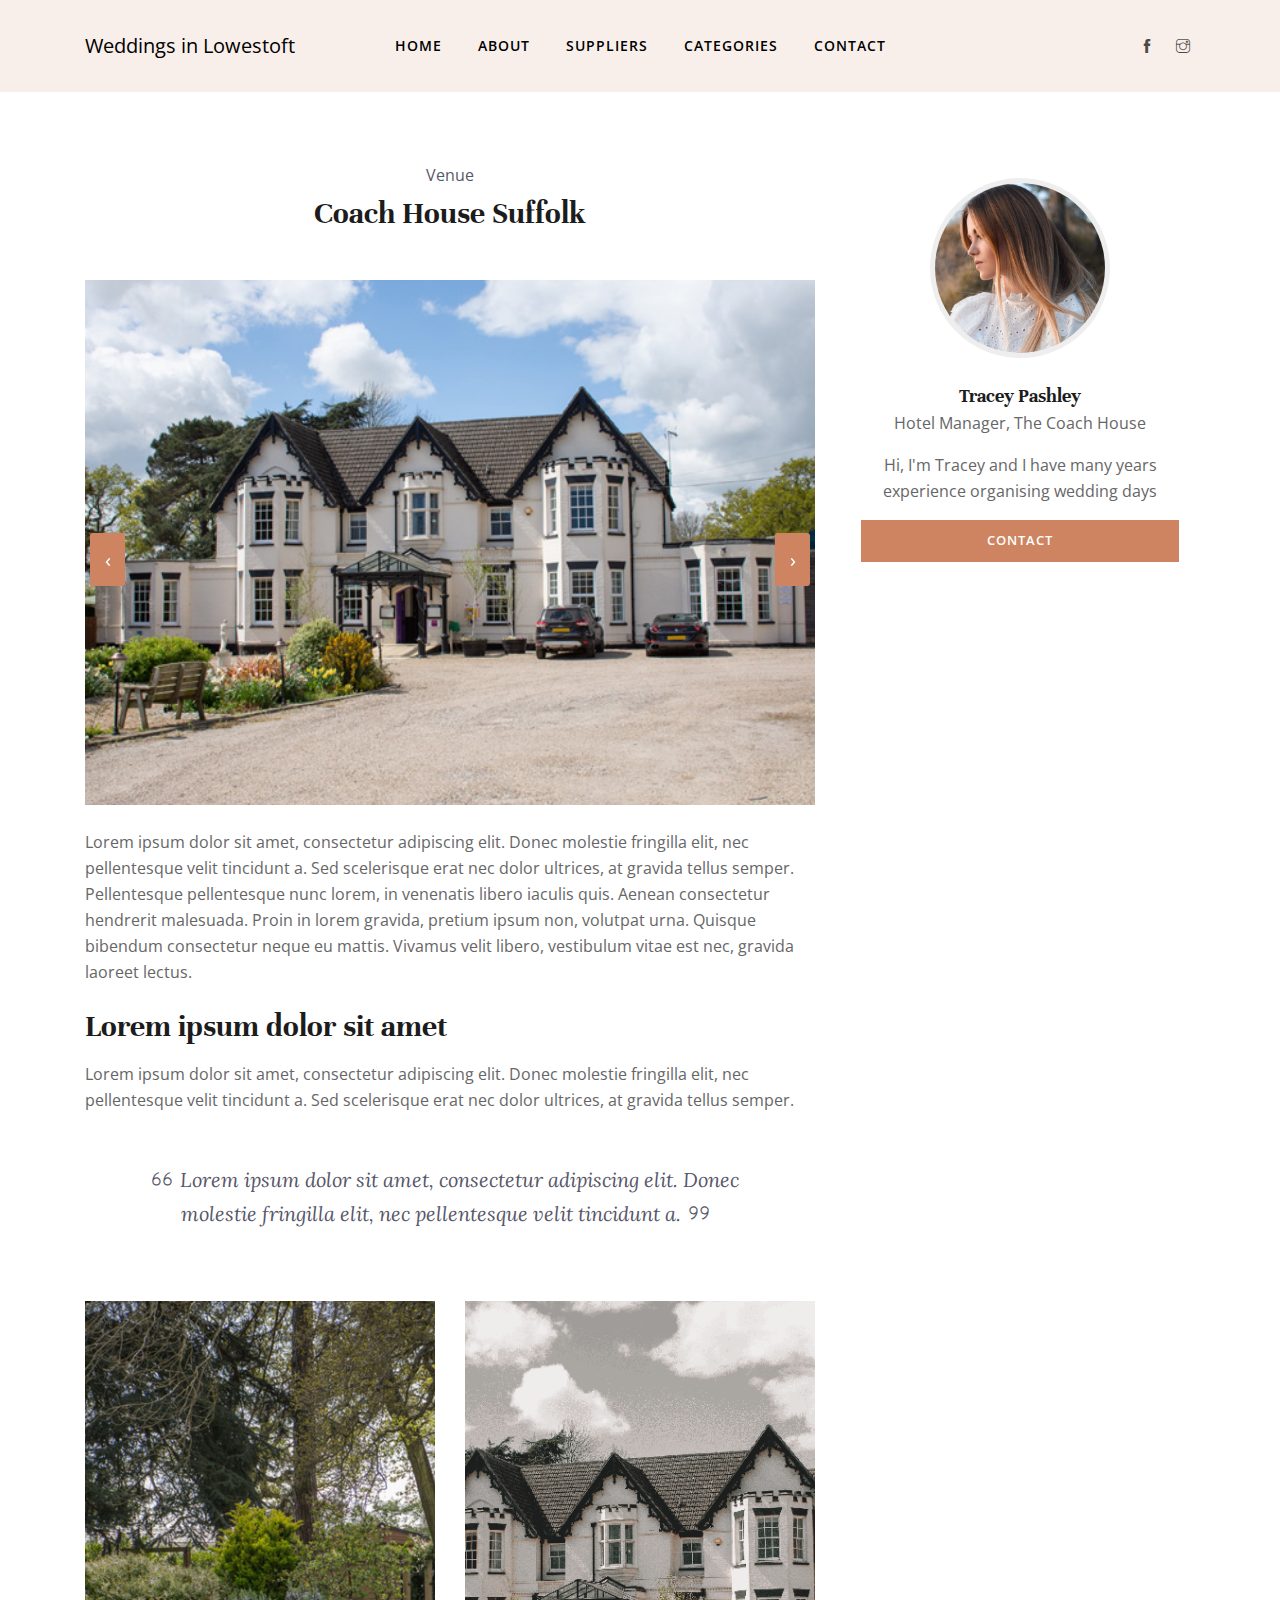
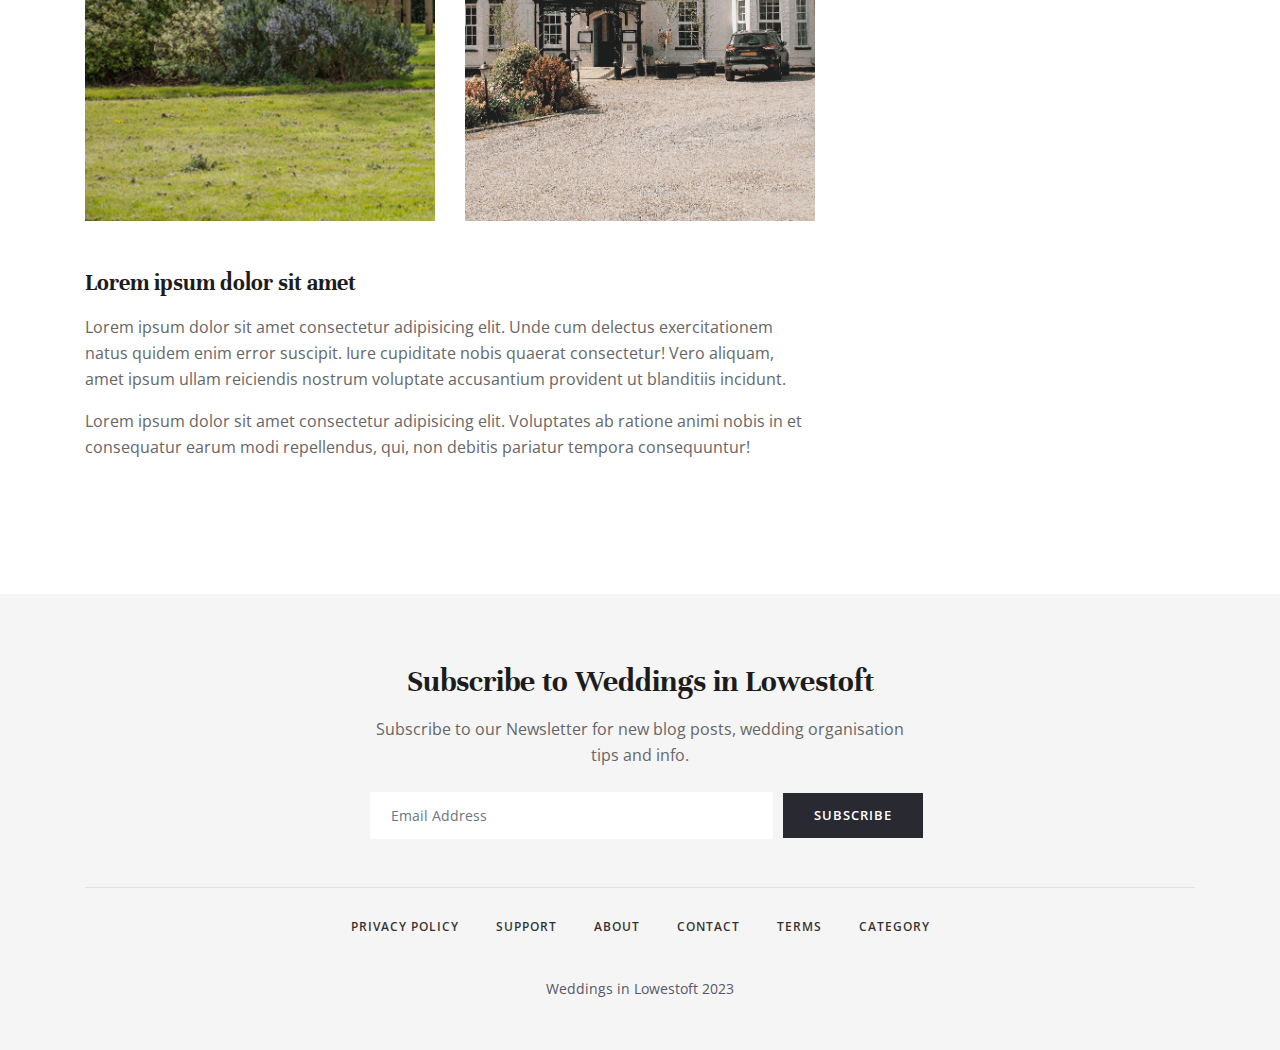
==== blog-single.html @ 2f070940 "first commit" ====
<!DOCTYPE html>

<!--
 // WEBSITE: https://themefisher.com
 // TWITTER: https://twitter.com/themefisher
 // FACEBOOK: https://www.facebook.com/themefisher
 // GITHUB: https://github.com/themefisher/
-->

<html lang="en">

<head>
    <meta charset="utf-8">
    <title>Weddings in Lowestoft</title>
    <meta http-equiv="X-UA-Compatible" content="IE=edge">
    <meta name="viewport" content="width=device-width, initial-scale=1, shrink-to-fit=no">

    <!--Favicon-->
    <link rel="shortcut icon" href="images/favicon.ico" type="image/x-icon">
    
    <!-- THEME CSS
	================================================== -->
    <!-- Bootstrap -->
    <link rel="stylesheet" href="plugins/bootstrap/css/bootstrap.min.css">
    <!-- Themify -->
    <link rel="stylesheet" href="plugins/themify/css/themify-icons.css">
    <link rel="stylesheet" href="plugins/slick-carousel/slick-theme.css">
    <link rel="stylesheet" href="plugins/slick-carousel/slick.css">
    <!-- Slick Carousel -->
    <link rel="stylesheet" href="plugins/owl-carousel/owl.carousel.min.css">
    <link rel="stylesheet" href="plugins/owl-carousel/owl.theme.default.min.css">
    <link rel="stylesheet" href="plugins/magnific-popup/magnific-popup.css">
    <!-- manin stylesheet -->
    <link rel="stylesheet" href="css/style.css">
</head>
<body>

<header class="header-top bg-grey justify-content-center">
  <div class="container">
    <div class="row align-items-center">
      <div class="col-lg-2 col-md-4 text-center d-none d-lg-block">
          <a class="navbar-brand " href="index.html">
            Weddings in Lowestoft
          </a>
      </div>

      <div class="col-lg-8 col-md-12">
        <nav class="navbar navbar-expand-lg navigation-2 navigation">
          <a class="navbar-brand text-uppercase d-lg-none" href="#">
            <img src="images/logo.png" alt="" class="img-fluid">
          </a>
            <button class="navbar-toggler" type="button" data-toggle="collapse" data-target="#navbar-collapse" aria-controls="navbar-collapse" aria-expanded="false" aria-label="Toggle navigation">
              <span class="ti-menu"></span>
            </button>

              <div class="collapse navbar-collapse" id="navbar-collapse">
                  <ul id="menu" class="menu navbar-nav mx-auto">
                      <li class="nav-item"><a href="index.html" class="nav-link">Home</a></li>
                      <li class="nav-item"><a href="about.html" class="nav-link">About</a></li>
                      <li class="nav-item dropdown">
                          <a class="nav-link dropdown-toggle" href="#" id="navbarDropdown2" role="button" data-toggle="dropdown" aria-haspopup="true" aria-expanded="false">
                           Suppliers
                          </a>
                          <div class="dropdown-menu" aria-labelledby="navbarDropdown2">
                            <a class="dropdown-item" href="standard-fullwidth.html">Coach House Suffolk</a>
                            <a class="dropdown-item" href="standard-fullwidth.html">Coach House Suffolk</a>
                            <a class="dropdown-item" href="standard-fullwidth.html">Coach House Suffolk</a>
                          </div>
                      </li>
                      <li class="nav-item dropdown">
                          <a class="nav-link dropdown-toggle" href="#" id="navbarDropdown3" role="button" data-toggle="dropdown" aria-haspopup="true" aria-expanded="false">
                           Categories
                          </a>
                          <div class="dropdown-menu" aria-labelledby="navbarDropdown3">
                            <a class="dropdown-item" href="post-video.html">Venue</a>
                            <a class="dropdown-item" href="post-audio.html">Venue Dressing</a>
                            <a class="dropdown-item" href="post-link.html">Entertainment</a>
                            <a class="dropdown-item" href="post-gallery.html">Food & Drink</a>
                            <a class="dropdown-item" href="post-image.html">Photography</a>
                          </div>
                      </li>
                      
                      <li class="nav-item"><a href="contact.html" class="nav-link">Contact</a></li>
                  </ul>

                  <ul class="list-inline mb-0 d-block d-lg-none">
                    <li class="list-inline-item"><a href="#"><i class="ti-facebook"></i></a></li>
                    <li class="list-inline-item"><a href="#"><i class="ti-instagram"></i></a></li>
                  </ul>
              </div>
          </nav>
        </div>

        <div class="col-lg-2 col-md-4 col-6">
          <div class="header-socials-2 text-right d-none d-lg-block">
            <ul class="list-inline mb-0">
              <li class="list-inline-item"><a href="#"><i class="ti-facebook"></i></a></li>
              <li class="list-inline-item"><a href="#"><i class="ti-instagram"></i></a></li>
            </ul>
          </div>
        </div>
    </div>
  </div>
</header>


<!--search overlay start-->
<div class="search-wrap">
    <div class="overlay">
        <form action="#" class="search-form">
            <div class="container">
                <div class="row">
                    <div class="col-md-10 col-9">
                        <input type="text" class="form-control" placeholder="Search..."/>
                    </div>
                    <div class="col-md-2 col-3 text-right">
                        <div class="search_toggle toggle-wrap d-inline-block">
                            <i class="ti-close"></i>
                        </div>
                    </div>
                </div>
            </div>
        </form>
    </div>
</div>
<!--search overlay end-->

<section class="single-block-wrapper section-padding">
	<div class="container">
		<div class="row">
			<div class="col-lg-8 col-md-8 col-sm-12 col-xs-12">
				<div class="row">
                    <div class="col-md-12">
                        <article class="post">
                            <div class="post-header mb-5 text-center">
						        <div class="meta-cat">
						            Venue
						        </div>
						        <h2 class="post-title mt-2">
						            Coach House Suffolk
						        </h2>
						    </div>

						    <!--post gallery start-->
                            <div class="post-img mb-4">
                                <div class="post_gallery owl-carousel owl-theme">
                                    <div class="item">
                                        <a href="#"><img class="img-fluid" src="images/fashion/img-1.jpg" alt=""/></a>
                                    </div>
                                    <div class="item">
                                        <a href="#"><img class="img-fluid" src="images/fashion/img-2.jpg" alt=""/></a>
                                    </div>
                                    <div class="item">
                                        <a href="#"><img class="img-fluid" src="images/fashion/img-3.jpg" alt=""/></a>
                                    </div>
                                </div>
                            </div>
                            <!--post gallery end-->

						    <div class="post-body">
						        <div class="entry-content">
						            <p>Lorem ipsum dolor sit amet, consectetur adipiscing elit. Donec molestie fringilla elit, nec pellentesque velit tincidunt a. Sed scelerisque erat nec dolor ultrices, at gravida tellus semper. Pellentesque pellentesque nunc lorem, in venenatis libero iaculis quis. Aenean consectetur hendrerit malesuada. Proin in lorem gravida, pretium ipsum non, volutpat urna. Quisque bibendum consectetur neque eu mattis. Vivamus velit libero, vestibulum vitae est nec, gravida laoreet lectus.</p>

						          <h2 class="mt-4 mb-3">Lorem ipsum dolor sit amet</h2>
						          <p>Lorem ipsum dolor sit amet, consectetur adipiscing elit. Donec molestie fringilla elit, nec pellentesque velit tincidunt a. Sed scelerisque erat nec dolor ultrices, at gravida tellus semper.</p>

					              <blockquote>
					                <i class="ti-quote-left mr-2"></i>Lorem ipsum dolor sit amet, consectetur adipiscing elit. Donec molestie fringilla elit, nec pellentesque velit tincidunt a.<i class="ti-quote-right ml-2"></i>
					              </blockquote>

						            <div class="row">
						                <div class="col-lg-6 col-md-6">
						                    <img src="images/fashion/single-img1.png" alt="post-img" class="img-fluid mr-4 w-100">
						                </div>
						                <div class="col-lg-6 col-md-6">
						                    <img src="images/fashion/single-img2.png" alt="post-img2" class="img-fluid mr-4 w-100">
						                </div>
						            </div>
						            <h3 class="mt-5 mb-3">Lorem ipsum dolor sit amet</h3>

						            <p>Lorem ipsum dolor sit amet consectetur adipisicing elit. Unde cum delectus exercitationem 
						                natus quidem enim error suscipit. Iure cupiditate nobis quaerat consectetur! Vero aliquam, 
						                amet ipsum ullam reiciendis nostrum voluptate accusantium provident ut blanditiis incidunt. </p>

						            <p>Lorem ipsum dolor sit amet consectetur adipisicing elit. Voluptates ab ratione animi nobis in et consequatur 
						                earum modi repellendus, qui, non debitis pariatur tempora consequuntur!</p>
						        </div>

						    </div>
                        </article>
                    </div>
                </div>		
		
				
				<div class="related-posts-block mt-5">

    <div class="row">
        
    </div>
</div>

			</div>
			<div class="col-lg-4 col-md-4 col-sm-12 col-xs-12">
				<div class="sidebar sidebar-right">
					<div class="sidebar-wrap mt-5 mt-lg-0">
	<div class="sidebar-widget about mb-5 text-center p-3">
		<div class="about-author">
			<img src="images/author.jpg" alt="" class="img-fluid">
		</div>
		<h4 class="mb-0 mt-4">Tracey Pashley</h4>
		<p>Hotel Manager, The Coach House</p>
		<p>Hi, I'm Tracey and I have many years experience organising wedding days</p>

        <a href="#" class="btn btn-primary d-block mt-3">Contact</a>
	</div>
	
	<!-- <div class="sidebar-widget subscribe mb-5">
		<h4 class="text-center widget-title">Newsletter</h4>
		<input type="text" class="form-control" placeholder="Email Address">
		<a href="#" class="btn btn-primary d-block mt-3">Sign Up</a>
	</div>

	<div class="sidebar-widget sidebar-adv mb-5">
		<a href="#"><img src="images/sidebar-banner3.png" alt="" class="img-fluid w-100"></a>
	</div> -->

</div>
				</div>
			</div>
		</div>
	</div>
</section>


<!--footer start-->
<section class="footer-2 section-padding gray-bg pb-5">
    <div class="container">
        <div class="row justify-content-center">
          <div class="col-lg-6">
            <div class="subscribe-footer text-center">
              <div class="form-group mb-0">
                    <h2 class="mb-3">Subscribe to Weddings in Lowestoft</h2>
                    <p class="mb-4">Subscribe to our Newsletter for new blog posts, wedding organisation tips and info.<p>
                    <div class="form-group form-row align-items-center mb-0">
                        <div class="col-sm-9">
                          <input type="email" class="form-control" placeholder="Email Address">
                        </div>
                        <div class="col-sm-3">
                          <a href="#" class="btn btn-dark ">Subscribe</a>
                        </div>
                    </div>
                </div>
            </div>
          </div>
        </div>

        <div class="footer-btm mt-5 pt-4 border-top">
            <div class="row">
                <div class="col-lg-12">
                    <ul class="list-inline footer-socials-2 text-center">
                      <li class="list-inline-item"><a href="#">Privacy policy</a></li>
                      <li class="list-inline-item"><a href="#">Support</a></li>
                      <li class="list-inline-item"><a href="#">About</a></li>
                      <li class="list-inline-item"><a href="#">Contact</a></li>
                      <li class="list-inline-item"><a href="#">Terms</a></li>
                      <li class="list-inline-item"><a href="#">Category</a></li>
                    </ul>
                </div>
            </div>
            <div class="row justify-content-center">
                <div class="col-lg-6">
                    <div class="copyright text-center ">
                        Weddings in Lowestoft 2023
                    </div>
                </div>
            </div>
        </div>
    </div>
</section>  
<!--footer end-->

<!-- THEME JAVASCRIPT FILES
================================================== -->
<!-- initialize jQuery Library -->
<script src="plugins/jquery/jquery.js"></script>
<!-- Bootstrap jQuery -->
<script src="plugins/bootstrap/js/bootstrap.min.js"></script>
<script src="plugins/bootstrap/js/popper.min.js"></script>
<!-- Owl caeousel -->
<script src="plugins/owl-carousel/owl.carousel.min.js"></script>
<script src="plugins/slick-carousel/slick.min.js"></script>
<script src="plugins/magnific-popup/magnific-popup.js"></script>
<!-- Instagram Feed Js -->
<script src="plugins/instafeed-js/instafeed.min.js"></script>
<!-- Google Map -->
<script src="https://maps.googleapis.com/maps/api/js?key=AIzaSyCC72vZw-6tGqFyRhhg5CkF2fqfILn2Tsw"></script>
<script src="plugins/google-map/gmap.js"></script>
<!-- main js -->
<script src="js/custom.js"></script>


</body>
</html>
---- plugins/themify/css/themify-icons.css ----
@font-face {
	font-family: 'themify';
	src:url('../fonts/themify.eot');
	src:url('../fonts/themify.eot?#iefix') format('embedded-opentype'),
		url('../fonts/themify.woff') format('woff'),
		url('../fonts/themify.ttf') format('truetype'),
		url('../fonts/themify.svg') format('svg');
	font-weight: normal;
	font-style: normal;
}

[class^="ti-"], [class*=" ti-"] {
	font-family: 'themify';
	speak: none;
	font-style: normal;
	font-weight: normal;
	font-variant: normal;
	text-transform: none;
	line-height: 1;

	/* Better Font Rendering =========== */
	-webkit-font-smoothing: antialiased;
	-moz-osx-font-smoothing: grayscale;
}

.ti-wand:before {
	content: "\e600";
}
.ti-volume:before {
	content: "\e601";
}
.ti-user:before {
	content: "\e602";
}
.ti-unlock:before {
	content: "\e603";
}
.ti-unlink:before {
	content: "\e604";
}
.ti-trash:before {
	content: "\e605";
}
.ti-thought:before {
	content: "\e606";
}
.ti-target:before {
	content: "\e607";
}
.ti-tag:before {
	content: "\e608";
}
.ti-tablet:before {
	content: "\e609";
}
.ti-star:before {
	content: "\e60a";
}
.ti-spray:before {
	content: "\e60b";
}
.ti-signal:before {
	content: "\e60c";
}
.ti-shopping-cart:before {
	content: "\e60d";
}
.ti-shopping-cart-full:before {
	content: "\e60e";
}
.ti-settings:before {
	content: "\e60f";
}
.ti-search:before {
	content: "\e610";
}
.ti-zoom-in:before {
	content: "\e611";
}
.ti-zoom-out:before {
	content: "\e612";
}
.ti-cut:before {
	content: "\e613";
}
.ti-ruler:before {
	content: "\e614";
}
.ti-ruler-pencil:before {
	content: "\e615";
}
.ti-ruler-alt:before {
	content: "\e616";
}
.ti-bookmark:before {
	content: "\e617";
}
.ti-bookmark-alt:before {
	content: "\e618";
}
.ti-reload:before {
	content: "\e619";
}
.ti-plus:before {
	content: "\e61a";
}
.ti-pin:before {
	content: "\e61b";
}
.ti-pencil:before {
	content: "\e61c";
}
.ti-pencil-alt:before {
	content: "\e61d";
}
.ti-paint-roller:before {
	content: "\e61e";
}
.ti-paint-bucket:before {
	content: "\e61f";
}
.ti-na:before {
	content: "\e620";
}
.ti-mobile:before {
	content: "\e621";
}
.ti-minus:before {
	content: "\e622";
}
.ti-medall:before {
	content: "\e623";
}
.ti-medall-alt:before {
	content: "\e624";
}
.ti-marker:before {
	content: "\e625";
}
.ti-marker-alt:before {
	content: "\e626";
}
.ti-arrow-up:before {
	content: "\e627";
}
.ti-arrow-right:before {
	content: "\e628";
}
.ti-arrow-left:before {
	content: "\e629";
}
.ti-arrow-down:before {
	content: "\e62a";
}
.ti-lock:before {
	content: "\e62b";
}
.ti-location-arrow:before {
	content: "\e62c";
}
.ti-link:before {
	content: "\e62d";
}
.ti-layout:before {
	content: "\e62e";
}
.ti-layers:before {
	content: "\e62f";
}
.ti-layers-alt:before {
	content: "\e630";
}
.ti-key:before {
	content: "\e631";
}
.ti-import:before {
	content: "\e632";
}
.ti-image:before {
	content: "\e633";
}
.ti-heart:before {
	content: "\e634";
}
.ti-heart-broken:before {
	content: "\e635";
}
.ti-hand-stop:before {
	content: "\e636";
}
.ti-hand-open:before {
	content: "\e637";
}
.ti-hand-drag:before {
	content: "\e638";
}
.ti-folder:before {
	content: "\e639";
}
.ti-flag:before {
	content: "\e63a";
}
.ti-flag-alt:before {
	content: "\e63b";
}
.ti-flag-alt-2:before {
	content: "\e63c";
}
.ti-eye:before {
	content: "\e63d";
}
.ti-export:before {
	content: "\e63e";
}
.ti-exchange-vertical:before {
	content: "\e63f";
}
.ti-desktop:before {
	content: "\e640";
}
.ti-cup:before {
	content: "\e641";
}
.ti-crown:before {
	content: "\e642";
}
.ti-comments:before {
	content: "\e643";
}
.ti-comment:before {
	content: "\e644";
}
.ti-comment-alt:before {
	content: "\e645";
}
.ti-close:before {
	content: "\e646";
}
.ti-clip:before {
	content: "\e647";
}
.ti-angle-up:before {
	content: "\e648";
}
.ti-angle-right:before {
	content: "\e649";
}
.ti-angle-left:before {
	content: "\e64a";
}
.ti-angle-down:before {
	content: "\e64b";
}
.ti-check:before {
	content: "\e64c";
}
.ti-check-box:before {
	content: "\e64d";
}
.ti-camera:before {
	content: "\e64e";
}
.ti-announcement:before {
	content: "\e64f";
}
.ti-brush:before {
	content: "\e650";
}
.ti-briefcase:before {
	content: "\e651";
}
.ti-bolt:before {
	content: "\e652";
}
.ti-bolt-alt:before {
	content: "\e653";
}
.ti-blackboard:before {
	content: "\e654";
}
.ti-bag:before {
	content: "\e655";
}
.ti-move:before {
	content: "\e656";
}
.ti-arrows-vertical:before {
	content: "\e657";
}
.ti-arrows-horizontal:before {
	content: "\e658";
}
.ti-fullscreen:before {
	content: "\e659";
}
.ti-arrow-top-right:before {
	content: "\e65a";
}
.ti-arrow-top-left:before {
	content: "\e65b";
}
.ti-arrow-circle-up:before {
	content: "\e65c";
}
.ti-arrow-circle-right:before {
	content: "\e65d";
}
.ti-arrow-circle-left:before {
	content: "\e65e";
}
.ti-arrow-circle-down:before {
	content: "\e65f";
}
.ti-angle-double-up:before {
	content: "\e660";
}
.ti-angle-double-right:before {
	content: "\e661";
}
.ti-angle-double-left:before {
	content: "\e662";
}
.ti-angle-double-down:before {
	content: "\e663";
}
.ti-zip:before {
	content: "\e664";
}
.ti-world:before {
	content: "\e665";
}
.ti-wheelchair:before {
	content: "\e666";
}
.ti-view-list:before {
	content: "\e667";
}
.ti-view-list-alt:before {
	content: "\e668";
}
.ti-view-grid:before {
	content: "\e669";
}
.ti-uppercase:before {
	content: "\e66a";
}
.ti-upload:before {
	content: "\e66b";
}
.ti-underline:before {
	content: "\e66c";
}
.ti-truck:before {
	content: "\e66d";
}
.ti-timer:before {
	content: "\e66e";
}
.ti-ticket:before {
	content: "\e66f";
}
.ti-thumb-up:before {
	content: "\e670";
}
.ti-thumb-down:before {
	content: "\e671";
}
.ti-text:before {
	content: "\e672";
}
.ti-stats-up:before {
	content: "\e673";
}
.ti-stats-down:before {
	content: "\e674";
}
.ti-split-v:before {
	content: "\e675";
}
.ti-split-h:before {
	content: "\e676";
}
.ti-smallcap:before {
	content: "\e677";
}
.ti-shine:before {
	content: "\e678";
}
.ti-shift-right:before {
	content: "\e679";
}
.ti-shift-left:before {
	content: "\e67a";
}
.ti-shield:before {
	content: "\e67b";
}
.ti-notepad:before {
	content: "\e67c";
}
.ti-server:before {
	content: "\e67d";
}
.ti-quote-right:before {
	content: "\e67e";
}
.ti-quote-left:before {
	content: "\e67f";
}
.ti-pulse:before {
	content: "\e680";
}
.ti-printer:before {
	content: "\e681";
}
.ti-power-off:before {
	content: "\e682";
}
.ti-plug:before {
	content: "\e683";
}
.ti-pie-chart:before {
	content: "\e684";
}
.ti-paragraph:before {
	content: "\e685";
}
.ti-panel:before {
	content: "\e686";
}
.ti-package:before {
	content: "\e687";
}
.ti-music:before {
	content: "\e688";
}
.ti-music-alt:before {
	content: "\e689";
}
.ti-mouse:before {
	content: "\e68a";
}
.ti-mouse-alt:before {
	content: "\e68b";
}
.ti-money:before {
	content: "\e68c";
}
.ti-microphone:before {
	content: "\e68d";
}
.ti-menu:before {
	content: "\e68e";
}
.ti-menu-alt:before {
	content: "\e68f";
}
.ti-map:before {
	content: "\e690";
}
.ti-map-alt:before {
	content: "\e691";
}
.ti-loop:before {
	content: "\e692";
}
.ti-location-pin:before {
	content: "\e693";
}
.ti-list:before {
	content: "\e694";
}
.ti-light-bulb:before {
	content: "\e695";
}
.ti-Italic:before {
	content: "\e696";
}
.ti-info:before {
	content: "\e697";
}
.ti-infinite:before {
	content: "\e698";
}
.ti-id-badge:before {
	content: "\e699";
}
.ti-hummer:before {
	content: "\e69a";
}
.ti-home:before {
	content: "\e69b";
}
.ti-help:before {
	content: "\e69c";
}
.ti-headphone:before {
	content: "\e69d";
}
.ti-harddrives:before {
	content: "\e69e";
}
.ti-harddrive:before {
	content: "\e69f";
}
.ti-gift:before {
	content: "\e6a0";
}
.ti-game:before {
	content: "\e6a1";
}
.ti-filter:before {
	content: "\e6a2";
}
.ti-files:before {
	content: "\e6a3";
}
.ti-file:before {
	content: "\e6a4";
}
.ti-eraser:before {
	content: "\e6a5";
}
.ti-envelope:before {
	content: "\e6a6";
}
.ti-download:before {
	content: "\e6a7";
}
.ti-direction:before {
	content: "\e6a8";
}
.ti-direction-alt:before {
	content: "\e6a9";
}
.ti-dashboard:before {
	content: "\e6aa";
}
.ti-control-stop:before {
	content: "\e6ab";
}
.ti-control-shuffle:before {
	content: "\e6ac";
}
.ti-control-play:before {
	content: "\e6ad";
}
.ti-control-pause:before {
	content: "\e6ae";
}
.ti-control-forward:before {
	content: "\e6af";
}
.ti-control-backward:before {
	content: "\e6b0";
}
.ti-cloud:before {
	content: "\e6b1";
}
.ti-cloud-up:before {
	content: "\e6b2";
}
.ti-cloud-down:before {
	content: "\e6b3";
}
.ti-clipboard:before {
	content: "\e6b4";
}
.ti-car:before {
	content: "\e6b5";
}
.ti-calendar:before {
	content: "\e6b6";
}
.ti-book:before {
	content: "\e6b7";
}
.ti-bell:before {
	content: "\e6b8";
}
.ti-basketball:before {
	content: "\e6b9";
}
.ti-bar-chart:before {
	content: "\e6ba";
}
.ti-bar-chart-alt:before {
	content: "\e6bb";
}
.ti-back-right:before {
	content: "\e6bc";
}
.ti-back-left:before {
	content: "\e6bd";
}
.ti-arrows-corner:before {
	content: "\e6be";
}
.ti-archive:before {
	content: "\e6bf";
}
.ti-anchor:before {
	content: "\e6c0";
}
.ti-align-right:before {
	content: "\e6c1";
}
.ti-align-left:before {
	content: "\e6c2";
}
.ti-align-justify:before {
	content: "\e6c3";
}
.ti-align-center:before {
	content: "\e6c4";
}
.ti-alert:before {
	content: "\e6c5";
}
.ti-alarm-clock:before {
	content: "\e6c6";
}
.ti-agenda:before {
	content: "\e6c7";
}
.ti-write:before {
	content: "\e6c8";
}
.ti-window:before {
	content: "\e6c9";
}
.ti-widgetized:before {
	content: "\e6ca";
}
.ti-widget:before {
	content: "\e6cb";
}
.ti-widget-alt:before {
	content: "\e6cc";
}
.ti-wallet:before {
	content: "\e6cd";
}
.ti-video-clapper:before {
	content: "\e6ce";
}
.ti-video-camera:before {
	content: "\e6cf";
}
.ti-vector:before {
	content: "\e6d0";
}
.ti-themify-logo:before {
	content: "\e6d1";
}
.ti-themify-favicon:before {
	content: "\e6d2";
}
.ti-themify-favicon-alt:before {
	content: "\e6d3";
}
.ti-support:before {
	content: "\e6d4";
}
.ti-stamp:before {
	content: "\e6d5";
}
.ti-split-v-alt:before {
	content: "\e6d6";
}
.ti-slice:before {
	content: "\e6d7";
}
.ti-shortcode:before {
	content: "\e6d8";
}
.ti-shift-right-alt:before {
	content: "\e6d9";
}
.ti-shift-left-alt:before {
	content: "\e6da";
}
.ti-ruler-alt-2:before {
	content: "\e6db";
}
.ti-receipt:before {
	content: "\e6dc";
}
.ti-pin2:before {
	content: "\e6dd";
}
.ti-pin-alt:before {
	content: "\e6de";
}
.ti-pencil-alt2:before {
	content: "\e6df";
}
.ti-palette:before {
	content: "\e6e0";
}
.ti-more:before {
	content: "\e6e1";
}
.ti-more-alt:before {
	content: "\e6e2";
}
.ti-microphone-alt:before {
	content: "\e6e3";
}
.ti-magnet:before {
	content: "\e6e4";
}
.ti-line-double:before {
	content: "\e6e5";
}
.ti-line-dotted:before {
	content: "\e6e6";
}
.ti-line-dashed:before {
	content: "\e6e7";
}
.ti-layout-width-full:before {
	content: "\e6e8";
}
.ti-layout-width-default:before {
	content: "\e6e9";
}
.ti-layout-width-default-alt:before {
	content: "\e6ea";
}
.ti-layout-tab:before {
	content: "\e6eb";
}
.ti-layout-tab-window:before {
	content: "\e6ec";
}
.ti-layout-tab-v:before {
	content: "\e6ed";
}
.ti-layout-tab-min:before {
	content: "\e6ee";
}
.ti-layout-slider:before {
	content: "\e6ef";
}
.ti-layout-slider-alt:before {
	content: "\e6f0";
}
.ti-layout-sidebar-right:before {
	content: "\e6f1";
}
.ti-layout-sidebar-none:before {
	content: "\e6f2";
}
.ti-layout-sidebar-left:before {
	content: "\e6f3";
}
.ti-layout-placeholder:before {
	content: "\e6f4";
}
.ti-layout-menu:before {
	content: "\e6f5";
}
.ti-layout-menu-v:before {
	content: "\e6f6";
}
.ti-layout-menu-separated:before {
	content: "\e6f7";
}
.ti-layout-menu-full:before {
	content: "\e6f8";
}
.ti-layout-media-right-alt:before {
	content: "\e6f9";
}
.ti-layout-media-right:before {
	content: "\e6fa";
}
.ti-layout-media-overlay:before {
	content: "\e6fb";
}
.ti-layout-media-overlay-alt:before {
	content: "\e6fc";
}
.ti-layout-media-overlay-alt-2:before {
	content: "\e6fd";
}
.ti-layout-media-left-alt:before {
	content: "\e6fe";
}
.ti-layout-media-left:before {
	content: "\e6ff";
}
.ti-layout-media-center-alt:before {
	content: "\e700";
}
.ti-layout-media-center:before {
	content: "\e701";
}
.ti-layout-list-thumb:before {
	content: "\e702";
}
.ti-layout-list-thumb-alt:before {
	content: "\e703";
}
.ti-layout-list-post:before {
	content: "\e704";
}
.ti-layout-list-large-image:before {
	content: "\e705";
}
.ti-layout-line-solid:before {
	content: "\e706";
}
.ti-layout-grid4:before {
	content: "\e707";
}
.ti-layout-grid3:before {
	content: "\e708";
}
.ti-layout-grid2:before {
	content: "\e709";
}
.ti-layout-grid2-thumb:before {
	content: "\e70a";
}
.ti-layout-cta-right:before {
	content: "\e70b";
}
.ti-layout-cta-left:before {
	content: "\e70c";
}
.ti-layout-cta-center:before {
	content: "\e70d";
}
.ti-layout-cta-btn-right:before {
	content: "\e70e";
}
.ti-layout-cta-btn-left:before {
	content: "\e70f";
}
.ti-layout-column4:before {
	content: "\e710";
}
.ti-layout-column3:before {
	content: "\e711";
}
.ti-layout-column2:before {
	content: "\e712";
}
.ti-layout-accordion-separated:before {
	content: "\e713";
}
.ti-layout-accordion-merged:before {
	content: "\e714";
}
.ti-layout-accordion-list:before {
	content: "\e715";
}
.ti-ink-pen:before {
	content: "\e716";
}
.ti-info-alt:before {
	content: "\e717";
}
.ti-help-alt:before {
	content: "\e718";
}
.ti-headphone-alt:before {
	content: "\e719";
}
.ti-hand-point-up:before {
	content: "\e71a";
}
.ti-hand-point-right:before {
	content: "\e71b";
}
.ti-hand-point-left:before {
	content: "\e71c";
}
.ti-hand-point-down:before {
	content: "\e71d";
}
.ti-gallery:before {
	content: "\e71e";
}
.ti-face-smile:before {
	content: "\e71f";
}
.ti-face-sad:before {
	content: "\e720";
}
.ti-credit-card:before {
	content: "\e721";
}
.ti-control-skip-forward:before {
	content: "\e722";
}
.ti-control-skip-backward:before {
	content: "\e723";
}
.ti-control-record:before {
	content: "\e724";
}
.ti-control-eject:before {
	content: "\e725";
}
.ti-comments-smiley:before {
	content: "\e726";
}
.ti-brush-alt:before {
	content: "\e727";
}
.ti-youtube:before {
	content: "\e728";
}
.ti-vimeo:before {
	content: "\e729";
}
.ti-twitter:before {
	content: "\e72a";
}
.ti-time:before {
	content: "\e72b";
}
.ti-tumblr:before {
	content: "\e72c";
}
.ti-skype:before {
	content: "\e72d";
}
.ti-share:before {
	content: "\e72e";
}
.ti-share-alt:before {
	content: "\e72f";
}
.ti-rocket:before {
	content: "\e730";
}
.ti-pinterest:before {
	content: "\e731";
}
.ti-new-window:before {
	content: "\e732";
}
.ti-microsoft:before {
	content: "\e733";
}
.ti-list-ol:before {
	content: "\e734";
}
.ti-linkedin:before {
	content: "\e735";
}
.ti-layout-sidebar-2:before {
	content: "\e736";
}
.ti-layout-grid4-alt:before {
	content: "\e737";
}
.ti-layout-grid3-alt:before {
	content: "\e738";
}
.ti-layout-grid2-alt:before {
	content: "\e739";
}
.ti-layout-column4-alt:before {
	content: "\e73a";
}
.ti-layout-column3-alt:before {
	content: "\e73b";
}
.ti-layout-column2-alt:before {
	content: "\e73c";
}
.ti-instagram:before {
	content: "\e73d";
}
.ti-google:before {
	content: "\e73e";
}
.ti-github:before {
	content: "\e73f";
}
.ti-flickr:before {
	content: "\e740";
}
.ti-facebook:before {
	content: "\e741";
}
.ti-dropbox:before {
	content: "\e742";
}
.ti-dribbble:before {
	content: "\e743";
}
.ti-apple:before {
	content: "\e744";
}
.ti-android:before {
	content: "\e745";
}
.ti-save:before {
	content: "\e746";
}
.ti-save-alt:before {
	content: "\e747";
}
.ti-yahoo:before {
	content: "\e748";
}
.ti-wordpress:before {
	content: "\e749";
}
.ti-vimeo-alt:before {
	content: "\e74a";
}
.ti-twitter-alt:before {
	content: "\e74b";
}
.ti-tumblr-alt:before {
	content: "\e74c";
}
.ti-trello:before {
	content: "\e74d";
}
.ti-stack-overflow:before {
	content: "\e74e";
}
.ti-soundcloud:before {
	content: "\e74f";
}
.ti-sharethis:before {
	content: "\e750";
}
.ti-sharethis-alt:before {
	content: "\e751";
}
.ti-reddit:before {
	content: "\e752";
}
.ti-pinterest-alt:before {
	content: "\e753";
}
.ti-microsoft-alt:before {
	content: "\e754";
}
.ti-linux:before {
	content: "\e755";
}
.ti-jsfiddle:before {
	content: "\e756";
}
.ti-joomla:before {
	content: "\e757";
}
.ti-html5:before {
	content: "\e758";
}
.ti-flickr-alt:before {
	content: "\e759";
}
.ti-email:before {
	content: "\e75a";
}
.ti-drupal:before {
	content: "\e75b";
}
.ti-dropbox-alt:before {
	content: "\e75c";
}
.ti-css3:before {
	content: "\e75d";
}
.ti-rss:before {
	content: "\e75e";
}
.ti-rss-alt:before {
	content: "\e75f";
}
---- css/style.css ----
/**
 * WEBSITE: https://themefisher.com
 * TWITTER: https://twitter.com/themefisher
 * FACEBOOK: https://www.facebook.com/themefisher
 * GITHUB: https://github.com/themefisher/
 */

/*
Author       : Revolve
Template Name: Minimal Blog Template
Author URI : https://themefisher.com/
Description: Revolve,blog,minimal,multipage,contact 
Version      : 1.0
*/
/*------------------------------------------------------------------
[TABLE OF CONTENTS]

1. BASE

  1.1. Typography
  1.2. Common Styles

2. HEADER

  2.1. Navigation
  2.2. Site Search
  2.3. Top Navigation

3. TRANDING NEWS

4. POST STYLES

  4.1. Post Title
  4.2. Post Meta
  4.3. Post Overlay
  4.4. Post Block
  4.5. Post List
  4.6. Post Slider
  4.7. Side Post Slider
  4.8. Pagination

5. POST SINGLE STYLES

  5.1. Single Post Title
  5.2. Feature Image
  5.3. Post Ads
  5.4. Post Tag
  5.5. Post Share Widget
  5.6. Post Navigation
  5.7. Author Box
  5.8. Comment Styles

6. FEATURE POST STYLES

7. POST CATEGORY STYLES

8. SIDEBAR

  8.1. Social Pages
  8.2. Sidebar Widget Common Styles
  8.3. Sidebar Nav
  8.4. Newsletter
  8.5. Tags
  8.6. Review Post 
  8.7. Top Authors

9. VIDEO GALLERY

10. CONTACT

11. FOOTER

12. RESPONSIVE STYLES

-------------------------------------------------------------------*/
/*=== MEDIA QUERY ===*/
/* 1.1. Typography
================================================== */
@import url("https://fonts.googleapis.com/css?family=Montserrat:300,400,700|Lato:400,600,700");
@import url("https://fonts.googleapis.com/css?family=Lora:400,700|Open+Sans|Unna:400,700&display=swap");
body, p {
  font-family: "Open Sans", sans-serif;
  line-height: 26px;
  font-size: 16px;
  text-rendering: optimizeLegibility;
  color: #666;
  font-weight: 400;
}

html {
  overflow-x: hidden;
  width: 100%;
  height: 100%;
}

h1, .h1, h2, .h2, h3, .h3, h4, .h4, h5, .h5, h6, .h6 {
  color: #1c1c1c;
  font-weight: 600;
  font-family: "Unna", serif;
}

h1, .h1 {
  font-size: 38px;
  line-height: 48px;
}

h2, .h2 {
  font-size: 32px;
  line-height: 36px;
  font-weight: 700;
}

h3, .h3 {
  font-size: 24px;
  font-weight: 700;
}

h4, .h4 {
  font-size: 20px;
  line-height: 28px;
}

h5, .h5 {
  font-size: 16px;
  line-height: 26px;
}

h6, .h6 {
  font-size: 14px;
  line-height: 22px;
}

.font-extra {
  font-family: "Lora", serif;
}

/* 1.2. Common styles
================================================== */
body {
  background: #fff;
  color: #575769;
}

html, body {
  height: 100%;
}

a {
  transition: all 0.3s ease-in-out;
  color: #000;
}
a:link, a:visited {
  text-decoration: none;
}
a:hover {
  color: #ce8460;
}
a.read-more {
  margin-top: 10px;
  display: inline-block;
  color: #ce8460;
  text-transform: uppercase;
  font-size: 15px;
  font-weight: 600;
  letter-spacing: 2px;
}
a.read-more:hover {
  color: #000;
}

.section-padding {
  padding: 70px 0;
  position: relative;
}

.section-sm {
  padding: 30px 0;
}

a:focus {
  outline: 0;
}

/* Input form */
.form-control {
  box-shadow: none;
  border: 1px solid transparent;
  padding: 12px 20px;
  background: #f0f1f4;
  font-size: 14px;
  border-radius: 2px;
}
.form-control:focus {
  box-shadow: none;
  border: 1px solid #ce8460;
}

blockquote {
  position: relative;
  padding: 0px 50px 30px 40px;
  margin: 50px 0 40px;
  font-size: 20px;
  line-height: 34px;
  font-family: "Lora", serif;
  font-weight: 400;
  font-style: italic;
  text-align: center;
}

/* Button */
.btn {
  border-radius: 0px;
  padding: 10px 30px;
  font-weight: 600;
  text-transform: uppercase;
  color: #fff;
  transition: 350ms;
  letter-spacing: 1px;
  font-size: 13px;
  border: 1px solid transparent;
}

.btn-primary {
  background: #ce8460;
}
.btn-primary:hover {
  background: #000;
  color: #fff;
  border-color: #000;
}

.btn-dark {
  background: #292931;
}

.btn-dark:hover, .btn-white.btn-primary:hover {
  background: #272d33;
  color: #fff;
}

.btn-grey {
  background: #ce8460;
  border-color: #ce8460;
  color: #fff;
}
.btn-grey:hover {
  background: transparent;
  border-color: #ce8460;
  color: #000;
}

.slick-slide {
  outline: 0;
}

.letter-spacing {
  letter-spacing: 3px;
}

.font-sm {
  font-size: 12px !important;
}

.text-color {
  color: #ce8460;
}

.bg-grey {
  background: #f8efea;
}

.gray-bg {
  background: #f5f5f5;
}

.padding-bottom {
  padding-bottom: 120px;
}

.padding-top {
  padding-top: 120px;
}

.navigation .menu {
  padding: 0px;
}
.navigation .menu li {
  text-align: left;
  padding: 0px 10px;
}
.navigation .menu li a {
  color: #000;
  display: inline-block;
  line-height: 26px;
  letter-spacing: 1px;
}
.navigation .menu .dropdown-toggle::after {
  display: none;
}
.navigation .menu .dropdown {
  position: relative;
}
.navigation .menu .dropdown-menu {
  margin-left: 0px;
  transition: all 500ms cubic-bezier(0.43, 0.26, 0.11, 0.99);
  -webkit-transition: all 500ms cubic-bezier(0.43, 0.26, 0.11, 0.99);
  -o-transition: all 500ms cubic-bezier(0.43, 0.26, 0.11, 0.99);
  -ms-transition: all 500ms cubic-bezier(0.43, 0.26, 0.11, 0.99);
  width: 250px;
  height: auto;
  padding: 0px;
  border-radius: 0px;
  opacity: 0;
  visibility: hidden;
  overflow: hidden;
  border: 2px solid rgba(0, 0, 0, 0.03);
  color: #fff;
  background-color: #000;
  transform: translateY(0px);
}
.navigation .menu .dropdown-menu a {
  font-weight: 400;
  color: #fff;
  background: #000;
  padding: 15px;
  min-width: 210px;
  line-height: 20px;
  text-transform: uppercase;
  font-size: 12px;
  letter-spacing: 1px;
  padding: 12px 20px;
}
.navigation .menu .dropdown-menu a:hover {
  background: #111;
  color: #fff;
  padding-left: 20px;
}
.navigation .menu .dropdown:hover .dropdown-menu {
  visibility: visible;
  opacity: 1;
  display: block;
  transform: translateY(-10px);
}

.dropdown-toggle::after {
  display: none;
}

.navbar-nav .nav-link {
  transition: all 500ms ease;
  -moz-transition: all 500ms ease;
  -webkit-transition: all 500ms ease;
  -ms-transition: all 500ms ease;
  -o-transition: all 500ms ease;
  font-family: "Open Sans", sans-serif;
  text-transform: uppercase;
  font-size: 14px;
  font-weight: 600;
  padding: 25px 0px;
}
.navbar-nav .nav-link:hover {
  color: #ce8460 !important;
}

.header-socials a {
  font-size: 12px;
  padding: 0px 5px;
}

.bg-dark {
  background: #111111 !important;
}

.navigation-dark .navigation .navbar-nav .nav-link {
  color: #fff;
  font-weight: 400;
  font-size: 14px;
}
.navigation-dark .header-socials-2 a {
  color: rgba(255, 255, 255, 0.7);
}

.navigation.menu-white .navbar-nav .nav-link {
  color: #fff;
}

.header-socials-2 a {
  padding: 0px 5px;
  font-size: 14px;
  color: rgba(0, 0, 0, 0.7);
}

.search a {
  color: #000;
  font-size: 14px;
  color: rgba(0, 0, 0, 0.7);
}

/*-------------------------------
overlay search
-------------------------------*/
.search-wrap {
  position: relative;
  z-index: 1200;
  display: inline-block;
  float: right;
  top: 20px;
  right: 16px;
}

.toggle-wrap {
  position: relative;
}

.search_toggle {
  cursor: pointer;
}

.toggle-wrap.active {
  position: relative;
  top: 0%;
  right: 0%;
  cursor: pointer;
  z-index: 10000;
  transition: opacity 0.25s ease;
}

.toggle-wrap.active img {
  display: none;
}

.toggle-wrap img.search-close {
  display: none;
}

.toggle-wrap.active img.search-close {
  display: block;
}

.overlay {
  position: fixed;
  background: #1f1f1f;
  top: 0;
  left: 0;
  width: 100%;
  height: 0%;
  opacity: 0;
  visibility: hidden;
  transition: opacity 0.35s, visibility 0.35s, height 0.4s;
  overflow: hidden;
}

.overlay.open {
  opacity: 1;
  visibility: visible;
  height: 100%;
}

.overlay.open .col-md-3 {
  opacity: 1;
  transform: translateY(-100px);
  transition: transform 0.5s, opacity 0.5s;
}

.overlay.open .col-md-3:first-child {
  transition-delay: 0.4s;
}

.overlay.open .col-md-3:nth-child(2) {
  transition-delay: 0.45s;
}

.overlay.open .col-md-3:nth-child(3) {
  transition-delay: 0.5s;
}

.overlay.open .col-md-3:nth-child(4) {
  transition-delay: 0.55s;
}

.overlay .col-md-3 {
  opacity: 0;
  transform: translate3d(0, 0, 0);
}

.overlay .search-form {
  position: relative;
  height: 300px;
  padding-top: 120px;
  background: #222222;
}

.overlay .search-form input {
  background: transparent;
  border: none;
  font-size: 56px;
  height: 60px;
  color: #fff;
}

.overlay .search-form input:focus {
  box-shadow: none;
}

.overlay nav,
.overlay .search-blog-post {
  position: relative;
  height: 60%;
  top: 55%;
  transform: translateY(-50%);
  font-size: 1.5rem;
}

.overlay .search-blog-post .post-header h3 {
  font-size: 16px;
  line-height: 26px;
}

.overlay .search-blog-post .post-header h3 a {
  color: #fff;
}

.overlay .search-blog-post .post-header h3 a:hover {
  color: #cba866;
}

.overlay .search-blog-post .post-meta {
  font-size: 14px;
}

.search-blog-title {
  position: relative;
  top: 3.5rem;
}

@media (max-width: 1366px) {
  .toggle-wrap.active {
    right: 10%;
  }
}
@media (max-width: 1024px) {
  .overlay .search-form {
    height: 200px;
    padding-top: 70px;
  }
  .toggle-wrap.active {
    top: 8%;
  }
}
@media (max-width: 768px) {
  .overlay nav, .overlay .search-blog-post {
    top: 50%;
  }
  .toggle-wrap.active {
    top: 7%;
  }
}
@media (max-width: 767px) {
  .overlay nav, .overlay .search-blog-post, .search-blog-title {
    display: none;
  }
  .overlay .search-form {
    height: 100%;
    padding-top: 50%;
  }
  .toggle-wrap.active {
    top: 15%;
    right: -10px;
  }
  .overlay .search-form input {
    font-size: 24px;
  }
  .toggle-wrap.active img.search-close {
    width: 70%;
  }
}
.sidebar {
  position: relative;
  overflow: hidden;
  width: 100%;
  height: 100%;
}

.content {
  width: 85%;
  margin: 0 auto;
  padding-left: 170px;
}

.sidebar-sticky {
  position: fixed;
  left: 0px;
  top: 0px;
  background-color: #fff;
  padding-left: 30px;
  z-index: 99999;
  height: 100%;
  width: 14%;
  border-right: 2px solid #eee;
}

.main-menu a {
  color: #000;
  display: inline-block;
  line-height: 26px;
  text-transform: uppercase;
  font-size: 14px;
  font-weight: 700;
  padding-left: 0px;
  letter-spacing: 1px;
}
.main-menu .dropdown-menu {
  margin-left: 0px;
  transition: all 500ms cubic-bezier(0.43, 0.26, 0.11, 0.99);
  -webkit-transition: all 500ms cubic-bezier(0.43, 0.26, 0.11, 0.99);
  -o-transition: all 500ms cubic-bezier(0.43, 0.26, 0.11, 0.99);
  -ms-transition: all 500ms cubic-bezier(0.43, 0.26, 0.11, 0.99);
  width: 250px;
  height: auto;
  padding: 0px;
  border-radius: 0px;
  border: 2px solid rgba(0, 0, 0, 0.03);
  color: #fff;
  background-color: #000;
  transform: translateY(0px);
}
.main-menu .dropdown-menu a {
  font-weight: 400;
  color: #fff;
  background: #000;
  padding: 15px;
  min-width: 210px;
  line-height: 20px;
  text-transform: uppercase;
  font-size: 12px;
  letter-spacing: 1px;
  padding: 12px 20px;
}
.main-menu .dropdown-menu a:hover {
  background: #111;
  color: #fff;
  padding-left: 20px;
}

.main-menu {
  padding: 70px 0 150px;
}

.header-social-wrapper {
  position: absolute;
  bottom: 20px;
  display: inline-block;
  margin: 10px 0 0;
  z-index: 100;
}

.header-social-wrapper ul li a {
  font-size: 14px;
  padding: 0px 10px;
  width: 40px;
  height: 40px;
  margin-bottom: 5px;
  text-align: center;
  background: rgba(0, 0, 0, 0.05);
  display: inline-block;
  padding-top: 6px;
  color: rgba(0, 0, 0, 0.7);
}
.header-social-wrapper ul li a:hover {
  background: #ce8460;
  color: #fff;
}

.header-top {
  position: relative !important;
}

.navigation-dark .navbar-toggler span {
  color: #fff;
}

.navigation-2.navigation .nav-link {
  padding: 25px 8px;
}

.dark-header-socials {
  text-align: left;
}
.dark-header-socials a {
  color: #fff;
  padding: 0px 10px;
}
.dark-header-socials a:hover {
  color: #ce8460;
}

@media (max-width: 400px) {
  .header-left {
    text-align: right;
    position: absolute;
    right: 0;
    z-index: 10001;
    height: 50px;
    overflow: hidden;
    top: 13px;
  }
  .navigation .menu li {
    padding-left: 0px;
  }
  .dropdown-menu {
    display: none;
  }
  .dropdown:hover .dropdown-menu {
    visibility: visible;
    opacity: 1;
    display: block;
  }
  .navigation-2.navigation .nav-link {
    padding: 15px 8px;
  }
  .navbar-nav .nav-link {
    padding: 16px 0px;
  }
  .content {
    width: 100%;
    padding: 30px;
  }
}
@media (max-width: 575px) {
  .header-left {
    text-align: right;
    position: absolute;
    right: 20px;
    z-index: 10001;
    height: 50px;
    overflow: hidden;
    top: 13px;
  }
  .navigation .menu li {
    padding-left: 0px;
  }
  .dropdown-menu {
    display: none;
  }
  .dropdown:hover .dropdown-menu {
    visibility: visible;
    opacity: 1;
    display: block;
  }
  .navigation-2.navigation .nav-link {
    padding: 15px 8px;
  }
  .navbar-nav .nav-link {
    padding: 16px 0px;
  }
  .content {
    width: 100%;
    padding: 30px;
  }
}
@media (max-width: 767px) {
  .header-left {
    text-align: right;
    position: absolute;
    right: 20px;
    z-index: 10001;
    height: 50px;
    overflow: hidden;
    top: 13px;
  }
  .navigation .menu li {
    padding-left: 0px;
  }
  .dropdown-menu {
    display: none;
  }
  .dropdown:hover .dropdown-menu {
    visibility: visible;
    opacity: 1;
    display: block;
  }
  .navigation-2.navigation .nav-link {
    padding: 15px 8px;
  }
  .navbar-nav .nav-link {
    padding: 16px 0px;
  }
  .content {
    width: 100%;
    padding: 30px;
  }
}
@media (max-width: 991px) {
  .header-left {
    text-align: right;
    position: absolute;
    right: 20px;
    z-index: 10001;
    height: 50px;
    overflow: hidden;
    top: 13px;
  }
  .navigation .menu li {
    padding-left: 0px;
  }
  .dropdown-menu {
    display: none;
  }
  .dropdown:hover .dropdown-menu {
    visibility: visible;
    opacity: 1;
    display: block;
  }
  .navigation-2.navigation .nav-link {
    padding: 15px 8px;
  }
  .navbar-nav .nav-link {
    padding: 16px 0px;
  }
  .content {
    width: 100%;
    padding: 30px;
  }
}
.banner {
  position: relative;
  margin-bottom: 130px;
}

.banner-content {
  position: absolute;
  content: "";
  left: 0px;
  right: 0px;
  margin: 0 auto;
  width: 70%;
  bottom: -120px;
  background: #fff;
  padding: 50px 80px;
}

.slider-item {
  margin: 0px 10px;
  width: 527px;
  display: inline-block;
}
.slider-item img {
  width: 100%;
}

.slider-item-content {
  position: relative;
}

.slider-post-content {
  position: absolute;
  bottom: 38px;
  padding: 20px;
  background: #fff;
  width: 90%;
  text-align: center;
  margin: 0 auto;
  left: 0px;
  right: 0px;
}

@media (max-width: 400px) {
  .banner-content {
    position: relative;
    width: 100%;
    padding: 50px 15px;
    bottom: 0px;
  }
}
@media (max-width: 575px) {
  .banner-content {
    position: relative;
    width: 100%;
    padding: 50px 15px;
    bottom: 0px;
  }
}
@media (max-width: 767px) {
  .banner-content {
    position: relative;
    width: 100%;
    padding: 50px 15px;
    bottom: 0px;
  }
}
.category-item {
  position: relative;
  transition: all 0.25s ease-in-out;
}
.category-item .content {
  position: absolute;
  content: "";
  left: 0px;
  right: 0px;
  background: #fff;
  padding: 25px 30px;
  bottom: -60px;
  text-align: center;
  width: 90%;
  margin: 0 auto;
  transition: all 0.25s ease-in-out;
}
.category-item .category-img {
  overflow: hidden;
  position: relative;
}
.category-item .category-img img {
  transition: all 0.25s ease-in-out;
}
.category-item .category-img:hover img {
  transform: translateY(-20px);
}

.post-list .cat-name {
  color: #ce8460;
}
.post-list .post-view {
  position: relative;
  padding-left: 10px;
  margin-left: 10px;
}
.post-list .post-view:before {
  position: absolute;
  content: "";
  left: -10px;
  top: 13px;
  width: 10px;
  height: 1px;
  background: #000;
}

.post-article {
  padding-left: 40px;
}

.label-date .day {
  font-weight: 700;
  display: block;
}

.label-date span.month {
  font-size: 11px;
  line-height: 1em;
}

.label-date span.day {
  font-size: 20px;
  line-height: 1em;
  font-weight: 700;
  margin-bottom: 7px;
}

.label-date span {
  display: block;
}

.label-date {
  width: 64px;
  border: 2px solid #eee;
  background-color: #fff;
  padding: 12px 5px;
  text-align: center;
  z-index: 9;
  position: absolute;
  margin-top: -80px;
}

.post-content-grid {
  padding: 20px;
}
.post-content-grid p {
  font-size: 14px;
  margin-top: 15px;
}

.subscribe-home .form-control {
  background: #fff;
}

.post-quote {
  padding: 60px 40px;
  position: relative;
  z-index: 1;
}
.post-quote:before {
  position: absolute;
  content: "";
  left: 0px;
  top: 0px;
  width: 100%;
  height: 100%;
  background: rgba(0, 0, 0, 0.8);
  z-index: -1;
}
.post-quote h3 {
  color: #fff;
}
.post-quote p {
  color: rgba(255, 255, 255, 0.7);
}

.post_gallery.owl-theme .owl-nav {
  position: absolute;
  top: 50%;
  width: 100%;
  margin-top: -15px;
}

.post_gallery.owl-theme .owl-nav .owl-prev {
  width: 35px;
  height: 53px;
  line-height: 15px;
  font-size: 20px;
  float: left;
  background: #ce8460;
  color: #fff;
}

.post_gallery.owl-theme .owl-nav .owl-next {
  float: right;
  background: #ce8460;
  color: #fff;
  width: 35px;
  height: 53px;
  line-height: 15px;
  font-size: 20px;
}

.play-btn {
  line-height: 45px;
  position: absolute;
  top: 33%;
  left: 0px;
  width: 120px;
  height: 120px;
  text-align: center;
  border-radius: 50%;
  right: 0px;
  margin: 0 auto;
  font-size: 37px;
  padding-top: 38px;
  background: #ce8460;
  color: #fff;
}
.play-btn:hover {
  background: #fff;
  color: #ce8460;
}

@media (max-width: 575px) {
  .category-item .content {
    position: relative;
    bottom: 0px;
  }
  .play-btn {
    width: 90px;
    height: 90px;
    font-size: 30px;
    padding-top: 24px;
  }
}
@media (max-width: 400px) {
  .category-item .content {
    position: relative;
    bottom: 0px;
  }
  .play-btn {
    width: 90px;
    height: 90px;
    font-size: 30px;
    padding-top: 24px;
  }
}
@media (max-width: 767px) {
  .category-item .content {
    position: relative;
    bottom: 0px;
  }
}
.sidebar-widget .widget-title {
  text-transform: uppercase;
  font-size: 16px;
  letter-spacing: 1px;
  position: relative;
  padding-bottom: 10px;
  margin-bottom: 30px;
}
.sidebar-widget .widget-title:after {
  position: absolute;
  bottom: 0;
  overflow: hidden;
  width: 15px;
  height: 1px;
  border-top: 1px solid;
  content: "";
  left: 50%;
  margin-left: -8px;
}
.sidebar-widget.about .about-author img {
  border-radius: 100%;
  width: 180px;
  height: 180px;
  border: 5px solid #eee;
}
.sidebar-widget.subscribe {
  border: 2px solid #000;
  padding: 30px;
}
.sidebar-widget.category li {
  padding: 10px 0px;
  border-bottom: 1px solid rgba(0, 0, 0, 0.06);
}
.sidebar-widget.category li span {
  display: inline-block;
  background: #ce8460;
  color: #fff;
  width: 30px;
  height: 30px;
  text-align: center;
  border-radius: 2px;
  line-height: 30px;
}
.sidebar-widget.tags a {
  border: 1px solid rgba(0, 0, 0, 0.06);
  padding: 5px 12px;
  display: inline-block;
  margin-bottom: 5px;
}

.follow-socials a {
  width: 50px;
  height: 50px;
  display: inline-block;
  text-align: center;
  color: #000;
  padding-top: 12px;
  margin-bottom: 5px;
  background: #eee;
}
.follow-socials a:hover {
  background: #ce8460;
  color: #fff;
}

.sidebar-post-item span {
  font-size: 12px;
}
.sidebar-post-item img {
  width: 100px;
}

.post-meta li {
  text-transform: uppercase;
  font-size: 12px;
  position: relative;
  padding: 0px 6px;
}

.post-socials a {
  padding: 0px 4px;
  font-size: 13px;
  color: #b8b6bb;
}
.post-socials a:hover {
  color: #ce8460;
}

.pagination ul li a {
  width: 40px;
  height: 40px;
  background: #f5f5f5;
  display: inline-block;
  text-align: center;
  font-weight: 600;
  padding-top: 8px;
  font-size: 14px;
}
.pagination ul li a:hover {
  background: #ce8460;
  color: #fff;
}
.pagination ul li a.active {
  background: #ce8460;
  color: #fff;
  border-color: #ce8460;
}

.post-title {
  text-transform: capitalize;
}

.letter-spacing-1 {
  letter-spacing: 1px;
}

.post-grid span {
  font-size: 15px;
}

.socials a {
  padding: 0px 5px;
}

.post-tags a {
  margin-right: 15px;
}

.list-posts-share a {
  padding: 0px 10px;
}

.author-social {
  padding-right: 10px;
  font-size: 14px;
}

.post-pagination .prev-post {
  float: left;
  width: 48%;
}

.post-pagination .next-post {
  float: right;
  text-align: right;
  width: 48%;
}

.comment-area-box .media-body h4 {
  font-size: 18px;
}

.comment-form .form-control {
  background: #fff;
}

.text-underline {
  text-decoration: underline !important;
}

.instagram-post {
  position: relative;
  cursor: pointer;
}
.instagram-post:before {
  position: absolute;
  content: "";
  left: 0px;
  top: 0px;
  width: 100%;
  height: 100%;
  background: rgba(0, 0, 0, 0.5);
  opacity: 0;
  visibility: hidden;
  transition: all 0.3s ease-in-out;
}
.instagram-post .intsa-meta {
  position: absolute;
  content: "";
  left: 0px;
  top: 50%;
  right: 0px;
  width: 100%;
  height: 100%;
  display: flex;
  justify-content: center;
  opacity: 0;
  visibility: hidden;
  transition: all 0.3s ease-in-out;
}
.instagram-post span {
  width: 40px;
  height: 40px;
  background: #fff;
  display: inline-block;
  text-align: center;
  border-radius: 100%;
  margin: 0px 5px;
  padding-top: 8px;
  font-weight: 700;
  color: #000;
}
.instagram-post:hover:before {
  opacity: 1;
  visibility: visible;
}
.instagram-post:hover .intsa-meta {
  opacity: 1;
  visibility: visible;
}

.breadcrumb-wrapper {
  margin-top: 4.5rem;
}

/* 10. CONTACT
================================================== */
.contact-form .form-control {
  background: transparent;
  border: 1px solid rgba(0, 0, 80, 0.08);
}
.contact-form label {
  color: #000;
  font-weight: 700;
  font-family: "Unna", serif;
  margin-bottom: 10px;
}

select.form-control:not([size]):not([multiple]) {
  height: auto !important;
}

.text-black {
  color: #000;
}

/*-------------------------------
footer
-------------------------------*/
.footer-section {
  background: #f8f8f8;
  background: #000;
  padding: 60px 0px 0px;
  margin-top: 150px;
  position: relative;
}

.footer-section .copyright {
  padding-top: 20px;
  margin-top: 20px;
  border-top: 1px solid rgba(255, 255, 255, 0.09);
  color: rgba(255, 255, 255, 0.7);
}

.copyright {
  font-size: 14px;
  padding-top: 20px;
}

.footer-socials li, .footer-socials-2 li {
  margin: 0px 25px;
}

.footer-socials li a, .footer-socials-2 li a {
  text-transform: uppercase;
  font-size: 12px;
  letter-spacing: 1px;
  font-weight: 600;
}
.footer-socials li a:hover, .footer-socials-2 li a:hover {
  color: #ce8460;
}

.footer-socials li a {
  color: #fff;
  opacity: 0.8;
}

.footer-socials-2 li a {
  color: #000;
  opacity: 0.8;
}

.footer-socials li a i, .footer-socials-2 li a i {
  color: #777;
}

.footer-logo {
  color: #fff;
}

.instagram-photo-section {
  padding-bottom: 50px;
  margin-top: -250px;
}

.instagram-photo-section h4 {
  text-transform: uppercase;
  font-size: 18px;
  letter-spacing: 1px;
  margin-bottom: 25px;
}

.instagram-photo-section img {
  border: 5px solid #fff;
}

.subscribe-footer .form-control {
  background: #fff;
}
.subscribe-footer .btn {
  padding-top: 12px;
  padding-bottom: 12px;
}

.footer-home {
  padding-left: 320px;
  position: relative;
  display: inline-block;
  width: 100%;
  vertical-align: middle;
  box-sizing: border-box;
  z-index: 100;
  padding-right: 30px;
}

@media (max-width: 575px) {
  .subscribe-footer .btn {
    margin-top: 10px;
  }
  .footer-home {
    padding-left: 0px;
  }
}
@media (max-width: 400px) {
  .subscribe-footer .btn {
    margin-top: 10px;
  }
  .footer-home {
    padding-left: 0px;
  }
}
@media (max-width: 767px) {
  .footer-home {
    padding-left: 0px;
  }
}
@media (max-width: 991px) {
  .footer-home {
    padding-left: 0px;
  }
}
/*# sourceMappingURL=style.css.map */
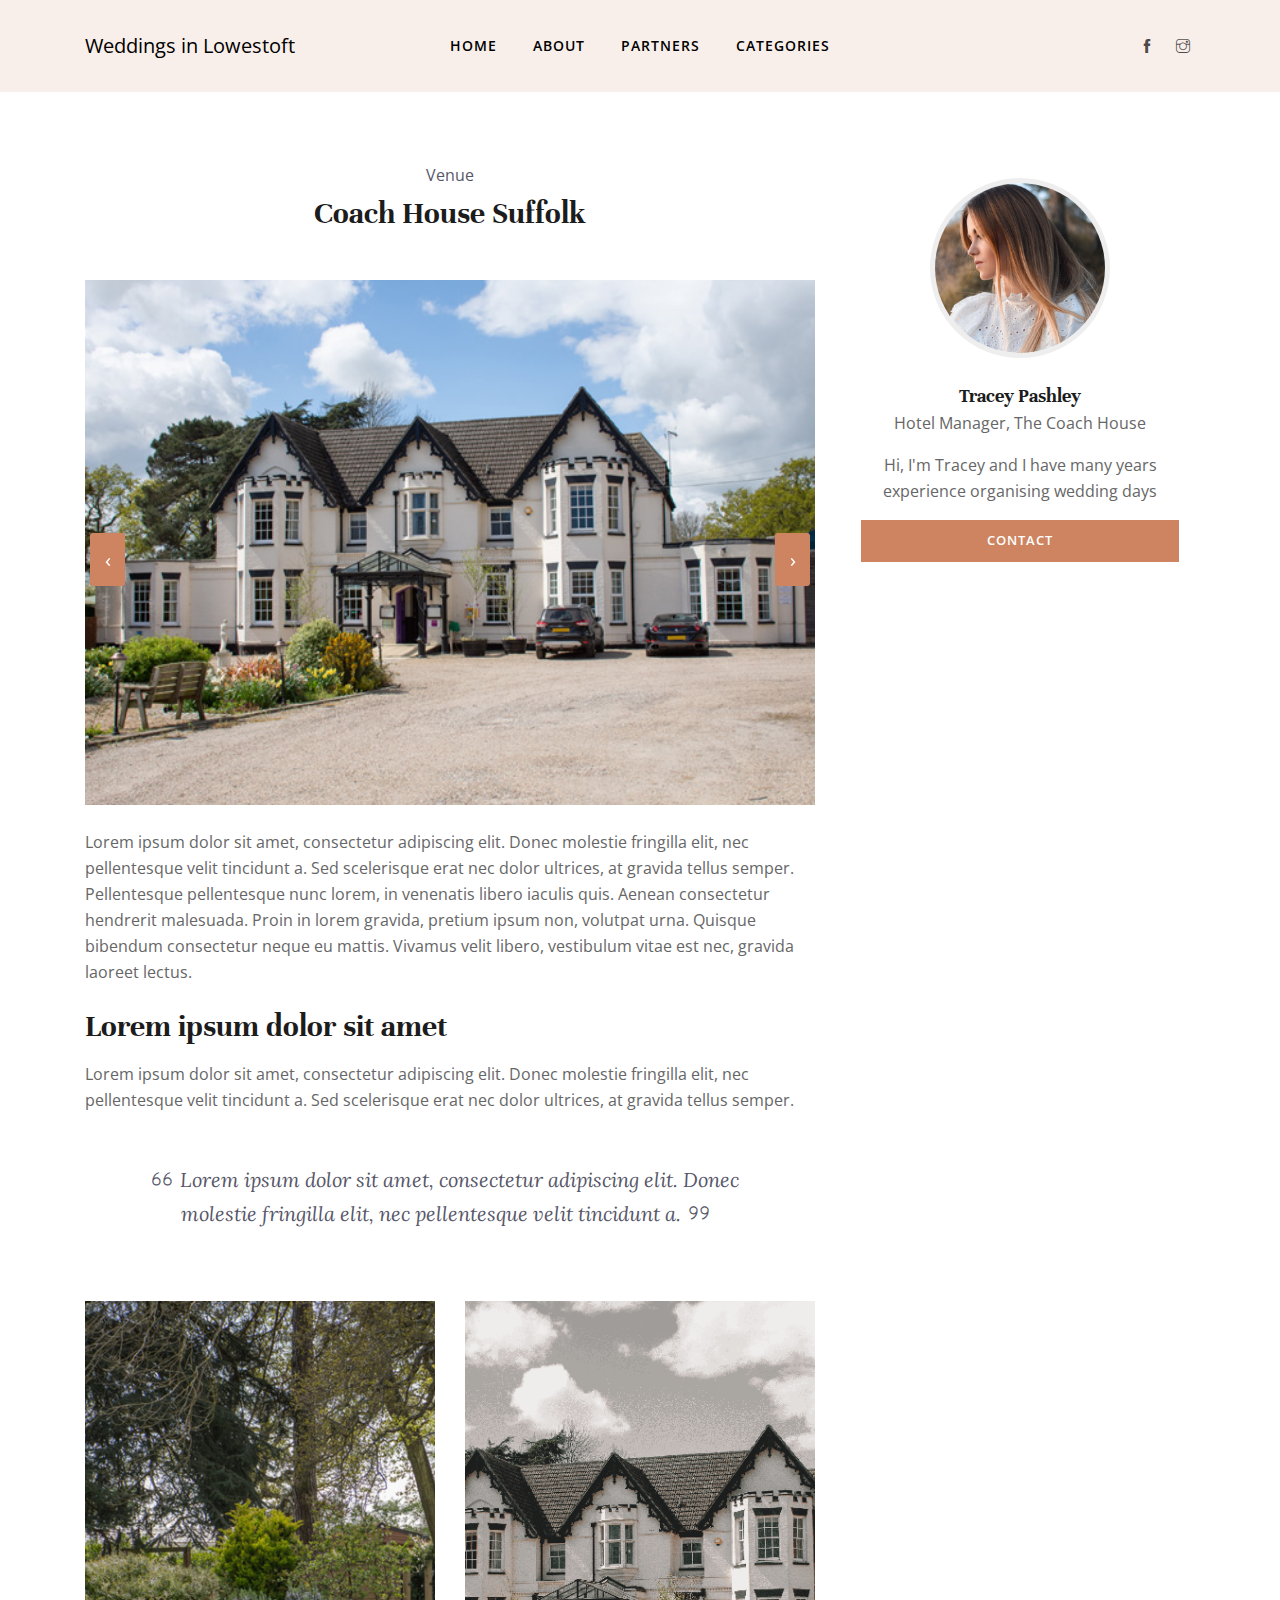
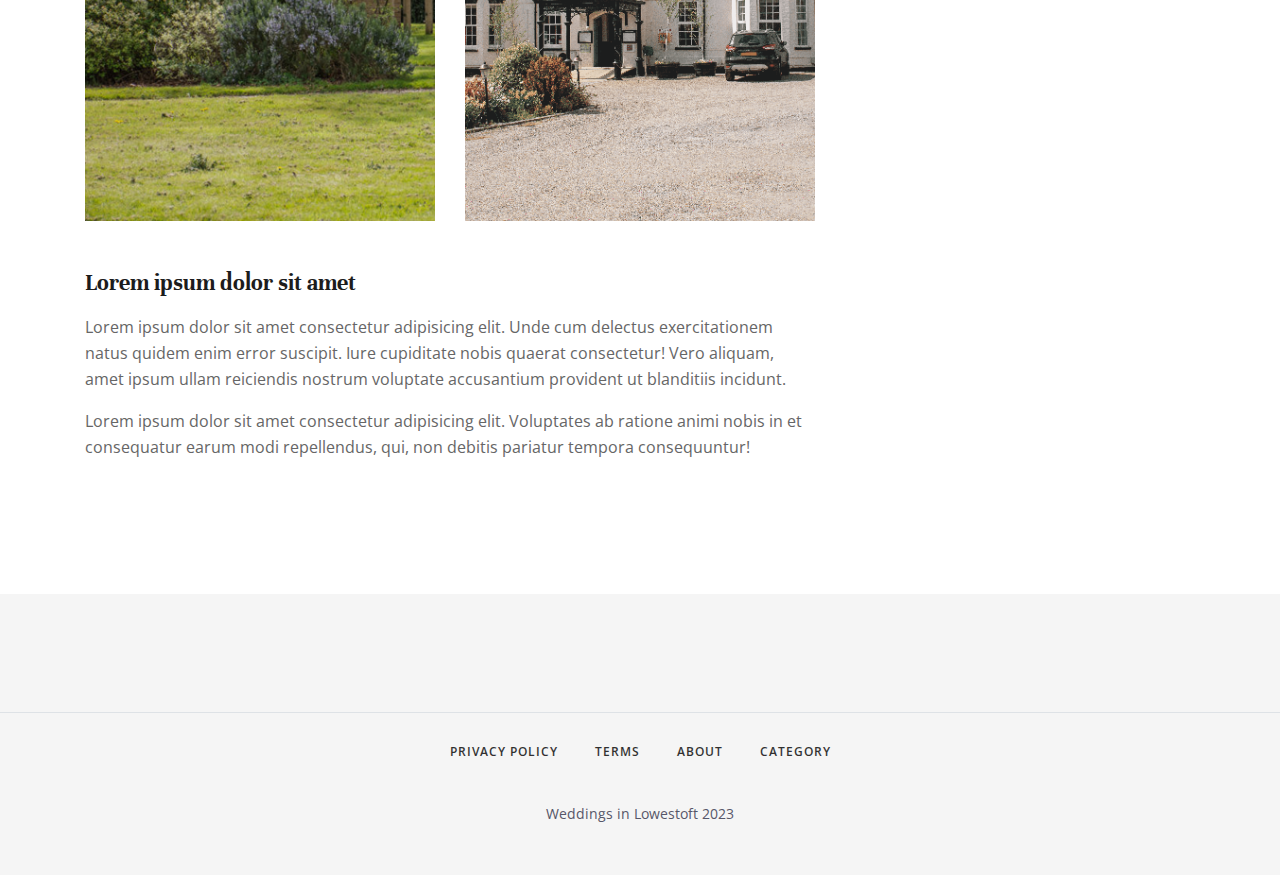
==== commit dadebf7b: "updates" ====
--- a/blog-single.html
+++ b/blog-single.html
@@ -59,12 +59,10 @@
                       <li class="nav-item"><a href="about.html" class="nav-link">About</a></li>
                       <li class="nav-item dropdown">
                           <a class="nav-link dropdown-toggle" href="#" id="navbarDropdown2" role="button" data-toggle="dropdown" aria-haspopup="true" aria-expanded="false">
-                           Suppliers
+                           Partners
                           </a>
                           <div class="dropdown-menu" aria-labelledby="navbarDropdown2">
-                            <a class="dropdown-item" href="standard-fullwidth.html">Coach House Suffolk</a>
-                            <a class="dropdown-item" href="standard-fullwidth.html">Coach House Suffolk</a>
-                            <a class="dropdown-item" href="standard-fullwidth.html">Coach House Suffolk</a>
+                            <a class="dropdown-item" href="blog-single.html">Coach House Suffolk</a>
                           </div>
                       </li>
                       <li class="nav-item dropdown">
@@ -72,15 +70,13 @@
                            Categories
                           </a>
                           <div class="dropdown-menu" aria-labelledby="navbarDropdown3">
-                            <a class="dropdown-item" href="post-video.html">Venue</a>
-                            <a class="dropdown-item" href="post-audio.html">Venue Dressing</a>
-                            <a class="dropdown-item" href="post-link.html">Entertainment</a>
-                            <a class="dropdown-item" href="post-gallery.html">Food & Drink</a>
-                            <a class="dropdown-item" href="post-image.html">Photography</a>
+                            <a class="dropdown-item" href="index.html">Venue</a>
+                            <a class="dropdown-item" href="index.html">Venue Dressing</a>
+                            <a class="dropdown-item" href="index.html">Entertainment</a>
+                            <a class="dropdown-item" href="index.html">Food & Drink</a>
+                            <a class="dropdown-item" href="index.html">Photography</a>
                           </div>
                       </li>
-                      
-                      <li class="nav-item"><a href="contact.html" class="nav-link">Contact</a></li>
                   </ul>
 
                   <ul class="list-inline mb-0 d-block d-lg-none">
@@ -234,35 +230,13 @@
 
 <!--footer start-->
 <section class="footer-2 section-padding gray-bg pb-5">
-    <div class="container">
-        <div class="row justify-content-center">
-          <div class="col-lg-6">
-            <div class="subscribe-footer text-center">
-              <div class="form-group mb-0">
-                    <h2 class="mb-3">Subscribe to Weddings in Lowestoft</h2>
-                    <p class="mb-4">Subscribe to our Newsletter for new blog posts, wedding organisation tips and info.<p>
-                    <div class="form-group form-row align-items-center mb-0">
-                        <div class="col-sm-9">
-                          <input type="email" class="form-control" placeholder="Email Address">
-                        </div>
-                        <div class="col-sm-3">
-                          <a href="#" class="btn btn-dark ">Subscribe</a>
-                        </div>
-                    </div>
-                </div>
-            </div>
-          </div>
-        </div>
-
         <div class="footer-btm mt-5 pt-4 border-top">
             <div class="row">
                 <div class="col-lg-12">
                     <ul class="list-inline footer-socials-2 text-center">
                       <li class="list-inline-item"><a href="#">Privacy policy</a></li>
-                      <li class="list-inline-item"><a href="#">Support</a></li>
+                      <li class="list-inline-item"><a href="#">Terms</a></li>
                       <li class="list-inline-item"><a href="#">About</a></li>
-                      <li class="list-inline-item"><a href="#">Contact</a></li>
-                      <li class="list-inline-item"><a href="#">Terms</a></li>
                       <li class="list-inline-item"><a href="#">Category</a></li>
                     </ul>
                 </div>
@@ -276,7 +250,7 @@
             </div>
         </div>
     </div>
-</section>  
+</section>    
 <!--footer end-->
 
 <!-- THEME JAVASCRIPT FILES
